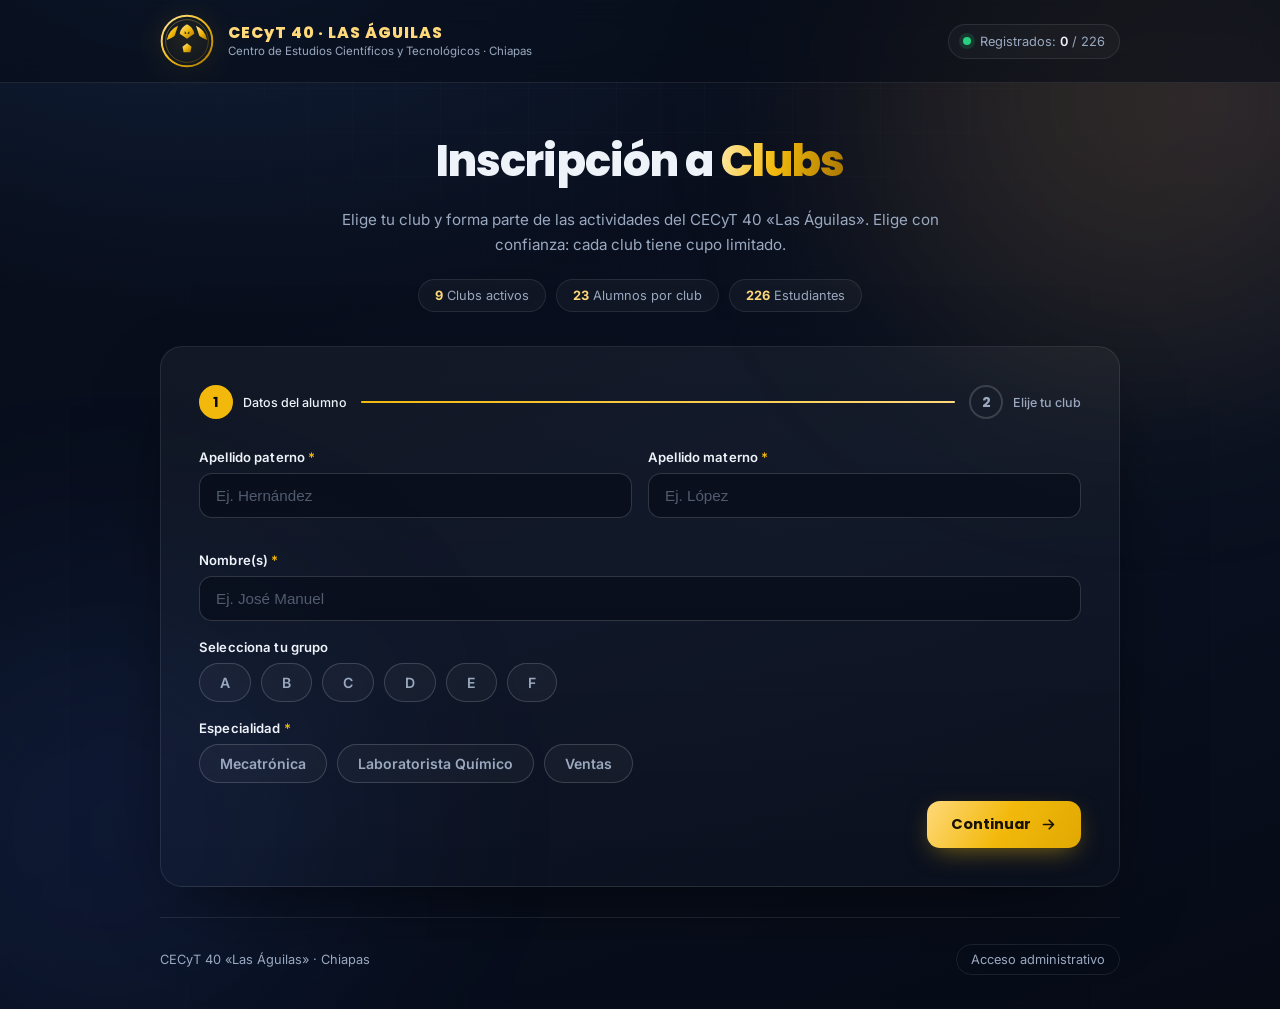
==== index.html @ e3d8e232 "first commit" ====
<!DOCTYPE html>
<html lang="es">
<head>
  <meta charset="UTF-8">
  <meta name="viewport" content="width=device-width, initial-scale=1.0">
  <title>Inscripción a Clubs · CECyT 40 «Las Águilas»</title>
  <link rel="preconnect" href="https://fonts.googleapis.com">
  <link rel="preconnect" href="https://fonts.gstatic.com" crossorigin>
  <link href="https://fonts.googleapis.com/css2?family=Poppins:wght@500;600;700;800&family=Inter:wght@400;500;600&display=swap" rel="stylesheet">
  <link rel="stylesheet" href="css/styles.css">
</head>
<body>
  <div class="bg-glow bg-glow-1"></div>
  <div class="bg-glow bg-glow-2"></div>
  <div class="bg-grid"></div>

  <header class="topbar">
    <div class="topbar-inner wrap">
      <a href="index.html" class="brand">
        <svg class="crest" viewBox="0 0 96 96" aria-hidden="true">
          <defs>
            <linearGradient id="oro" x1="0%" y1="0%" x2="100%" y2="100%">
              <stop offset="0%" stop-color="#ffe9a8"/>
              <stop offset="50%" stop-color="#f2b90c"/>
              <stop offset="100%" stop-color="#a87500"/>
            </linearGradient>
          </defs>
          <circle cx="48" cy="48" r="45" fill="none" stroke="url(#oro)" stroke-width="3.5"/>
          <circle cx="48" cy="48" r="38" fill="none" stroke="url(#oro)" stroke-width="1" opacity=".55"/>
          <path d="M12 46 Q16 28 32 21 L26 39 Q21 43 12 46 Z" fill="url(#oro)"/>
          <path d="M84 46 Q80 28 64 21 L70 39 Q75 43 84 46 Z" fill="url(#oro)"/>
          <path d="M48 18 Q59 23 61 35 L48 44 L35 35 Q37 23 48 18 Z" fill="url(#oro)"/>
          <path d="M44 30 L47 35 L44 35 Z" fill="#060b16"/>
          <path d="M52 30 L49 35 L52 35 Z" fill="#060b16"/>
          <polygon points="40,58 48,52 56,58 54,68 42,68" fill="url(#oro)"/>
        </svg>
        <div class="brand-text">
          <span class="brand-school">CECyT 40 · LAS ÁGUILAS</span>
          <span class="brand-sub">Centro de Estudios Científicos y Tecnológicos · Chiapas</span>
        </div>
      </a>
      <div class="live-count">
        <span class="live-dot"></span>
        <span>Registrados: <strong id="topCount">0</strong> / 226</span>
      </div>
    </div>
  </header>

  <main class="wrap main">
    <section class="hero">
      <h1 class="hero-title">Inscripción a <span class="gold">Clubs</span></h1>
      <p class="hero-sub">Elige tu club y forma parte de las actividades del CECyT 40 «Las Águilas». Elige con confianza: cada club tiene cupo limitado.</p>
      <div class="hero-stats">
        <div class="stat-chip"><strong>9</strong> Clubs activos</div>
        <div class="stat-chip"><strong>23</strong> Alumnos por club</div>
        <div class="stat-chip"><strong>226</strong> Estudiantes</div>
      </div>
    </section>

    <section class="card form-card" id="formCard" aria-live="polite">
      <div class="stepper">
        <div class="step done" id="stepDot1">
          <span class="step-num">1</span>
          <span class="step-label">Datos del alumno</span>
        </div>
        <div class="step-line"></div>
        <div class="step" id="stepDot2">
          <span class="step-num">2</span>
          <span class="step-label">Elije tu club</span>
        </div>
      </div>

      <div id="msgCapacidad" class="md-notice" hidden></div>
      <div id="msgError" class="md-error" hidden></div>

      <form id="paso1" novalidate>
        <div class="field-group">
          <div class="field">
            <label for="ap">Apellido paterno <em>*</em></label>
            <input type="text" id="ap" name="ap" autocomplete="family-name" placeholder="Ej. Hernández">
          </div>
          <div class="field">
            <label for="am">Apellido materno <em>*</em></label>
            <input type="text" id="am" name="am" autocomplete="family-name" placeholder="Ej. López">
          </div>
          <div class="field field-full">
            <label for="nombre">Nombre(s) <em>*</em></label>
            <input type="text" id="nombre" name="nombre" autocomplete="given-name" placeholder="Ej. José Manuel">
          </div>
        </div>

        <div class="field">
          <span class="field-title">Selecciona tu grupo</span>
          <div class="pill-group" id="grupoGroup">
            <button type="button" class="pill" data-value="A">A</button>
            <button type="button" class="pill" data-value="B">B</button>
            <button type="button" class="pill" data-value="C">C</button>
            <button type="button" class="pill" data-value="D">D</button>
            <button type="button" class="pill" data-value="E">E</button>
            <button type="button" class="pill" data-value="F">F</button>
          </div>
        </div>

        <div class="field">
          <span class="field-title">Especialidad <em>*</em></span>
          <div class="pill-group" id="especialidadGroup">
            <button type="button" class="pill" data-value="Mecatrónica">Mecatrónica</button>
            <button type="button" class="pill" data-value="Laboratorista Químico">Laboratorista Químico</button>
            <button type="button" class="pill" data-value="Ventas">Ventas</button>
          </div>
        </div>

        <div class="actions">
          <button type="submit" class="btn btn-gold" id="btnPaso2">Continuar
            <svg viewBox="0 0 24 24" fill="none" stroke="currentColor" stroke-width="2.4" stroke-linecap="round" stroke-linejoin="round"><path d="M5 12h14M13 6l6 6-6 6"/></svg>
          </button>
        </div>
      </form>

      <form id="paso2" hidden>
        <p id="saludoClub" class="sub-label"></p>
        <div class="club-grid" id="clubGrid"></div>
        <div class="actions actions-between">
          <button type="button" class="btn btn-ghost" id="btnAtras">
            <svg viewBox="0 0 24 24" fill="none" stroke="currentColor" stroke-width="2.4" stroke-linecap="round" stroke-linejoin="round"><path d="M19 12H5M11 6l-6 6 6 6"/></svg>
            Regresar
          </button>
          <button type="submit" class="btn btn-gold" id="btnEnviar">Confirmar inscripción
            <svg viewBox="0 0 24 24" fill="none" stroke="currentColor" stroke-width="2.4" stroke-linecap="round" stroke-linejoin="round"><path d="M5 12l14 0M13 6l6 6-6 6"/></svg>
          </button>
        </div>
      </form>

      <section id="confirmacion" class="confirm" hidden>
        <div class="confirm-badge">
          <svg viewBox="0 0 24 24" fill="none" stroke="currentColor" stroke-width="2.6" stroke-linecap="round" stroke-linejoin="round"><path d="M20 6L9 17l-5-5"/></svg>
        </div>
        <h2 class="confirm-title">¡Inscripción confirmada!</h2>
        <p class="confirm-sub">Bienvenido, <strong id="confNombre"></strong>. Tu club quedó registrado.</p>
        <div class="ticket" id="confTicket"></div>
        <p class="confirm-note">El pase de inscripción se generó correctamente. Guarda tu folio por si lo necesitas.</p>
        <button type="button" class="btn btn-gold" id="btnOtro">Registrar a otro alumno</button>
      </section>
    </section>
  </main>

  <footer class="footer wrap">
    <p>CECyT 40 «Las Águilas» · Chiapas</p>
    <a href="admin.html" class="admin-link">Acceso administrativo</a>
  </footer>

  <script src="js/config.js"></script>
  <script src="js/form.js"></script>
</body>
</html>
---- css/styles.css ----
:root {
  --bg: #060b16;
  --panel: #0c1424;
  --panel-2: #101a2e;
  --line: rgba(255, 255, 255, .09);
  --line-strong: rgba(255, 255, 255, .16);
  --gold: #f2b90c;
  --gold-2: #ffd97a;
  --gold-dark: #a87500;
  --text: #eef2f9;
  --muted: #9aa9c0;
  --green: #27d17f;
  --red: #ff5a5f;
  --radius: 22px;
  --shadow: 0 30px 80px -30px rgba(0, 0, 0, .7);
}

* { box-sizing: border-box; margin: 0; padding: 0; }

html { scroll-behavior: smooth; }

body {
  font-family: "Inter", system-ui, sans-serif;
  color: var(--text);
  background: radial-gradient(1200px 700px at 15% -10%, #14233f 0%, transparent 60%),
              radial-gradient(900px 600px at 95% 10%, #1a1a2e 0%, transparent 55%),
              linear-gradient(160deg, #060b16 0%, #0a1122 55%, #060b16 100%);
  min-height: 100vh;
  overflow-x: hidden;
  -webkit-font-smoothing: antialiased;
}

::selection { background: var(--gold); color: #0a0a0a; }

.bg-glow {
  position: fixed;
  border-radius: 50%;
  filter: blur(120px);
  z-index: 0;
  pointer-events: none;
}
.bg-glow-1 { width: 520px; height: 520px; background: rgba(242, 185, 12, .10); top: -160px; right: -120px; }
.bg-glow-2 { width: 460px; height: 460px; background: rgba(70, 120, 255, .09); bottom: -160px; left: -120px; }
.bg-grid {
  position: fixed;
  inset: 0;
  z-index: 0;
  pointer-events: none;
  background-image: linear-gradient(rgba(255,255,255,.025) 1px, transparent 1px),
                    linear-gradient(90deg, rgba(255,255,255,.025) 1px, transparent 1px);
  background-size: 44px 44px;
  mask-image: radial-gradient(ellipse 80% 60% at 50% 0%, #000 0%, transparent 70%);
}

.wrap { width: min(960px, 92vw); margin-inline: auto; }

/* ---------- Topbar ---------- */
.topbar {
  position: relative;
  z-index: 2;
  border-bottom: 1px solid var(--line);
  background: rgba(6, 11, 22, .55);
  backdrop-filter: blur(14px);
}
.topbar-inner { display: flex; align-items: center; justify-content: space-between; gap: 18px; padding: 14px 0; }

.brand { display: flex; align-items: center; gap: 14px; text-decoration: none; }
.crest { width: 54px; height: 54px; flex: none; filter: drop-shadow(0 4px 14px rgba(242,185,12,.35)); }
.brand-text { display: flex; flex-direction: column; line-height: 1.15; }
.brand-school { font-family: "Poppins", sans-serif; font-weight: 800; font-size: .98rem; letter-spacing: .06em; color: var(--gold-2); }
.brand-sub { font-size: .72rem; color: var(--muted); margin-top: 3px; }

.live-count {
  display: flex; align-items: center; gap: 9px;
  font-size: .8rem; color: var(--muted);
  padding: 9px 14px;
  border: 1px solid var(--line);
  border-radius: 999px;
  background: rgba(255, 255, 255, .03);
  white-space: nowrap;
}
.live-count strong { color: var(--text); font-weight: 600; }
.live-dot { width: 8px; height: 8px; border-radius: 50%; background: var(--green); box-shadow: 0 0 0 4px rgba(39,209,127,.15); animation: pulse 2.2s ease-in-out infinite; }
@keyframes pulse { 0%,100% { opacity: 1; } 50% { opacity: .35; } }

/* ---------- Hero ---------- */
.main { position: relative; z-index: 1; padding: 46px 0 30px; }
.hero { text-align: center; margin-bottom: 34px; animation: fadeUp .6s ease both; }
.hero-title {
  font-family: "Poppins", sans-serif;
  font-weight: 800;
  font-size: clamp(1.7rem, 4.4vw, 2.7rem);
  letter-spacing: -.02em;
}
.gold {
  background: linear-gradient(100deg, #ffe9a8 0%, var(--gold) 45%, var(--gold-dark) 100%);
  -webkit-background-clip: text;
  background-clip: text;
  color: transparent;
}
.hero-sub { max-width: 620px; margin: 14px auto 0; color: var(--muted); font-size: .95rem; line-height: 1.65; }
.hero-stats { display: flex; flex-wrap: wrap; justify-content: center; gap: 10px; margin-top: 22px; }
.stat-chip {
  padding: 8px 16px;
  border: 1px solid var(--line);
  border-radius: 999px;
  background: rgba(255, 255, 255, .035);
  font-size: .8rem;
  color: var(--muted);
}
.stat-chip strong { color: var(--gold-2); font-weight: 700; }

@keyframes fadeUp { from { opacity: 0; transform: translateY(16px); } to { opacity: 1; transform: none; } }

/* ---------- Card ---------- */
.card {
  position: relative;
  background: linear-gradient(180deg, rgba(255,255,255,.045), rgba(255,255,255,.015));
  border: 1px solid var(--line);
  border-radius: var(--radius);
  box-shadow: var(--shadow);
  padding: clamp(20px, 4vw, 38px);
  animation: fadeUp .65s .08s ease both;
}

/* stepper */
.stepper { display: flex; align-items: center; gap: 14px; margin-bottom: 30px; }
.step { display: flex; align-items: center; gap: 10px; }
.step-num {
  width: 34px; height: 34px; flex: none;
  display: grid; place-items: center;
  border-radius: 50%;
  border: 2px solid var(--line-strong);
  color: var(--muted);
  font-family: "Poppins", sans-serif;
  font-weight: 700; font-size: .9rem;
  transition: all .3s ease;
}
.step-label { font-size: .78rem; color: var(--muted); font-weight: 500; transition: color .3s ease; }
.step.done .step-num { background: var(--gold); border-color: var(--gold); color: #0a0a0a; }
.step.done .step-label { color: var(--text); }
.step-line { flex: 1; height: 2px; background: var(--line-strong); position: relative; overflow: hidden; border-radius: 2px; }
.step-line::after {
  content: ""; position: absolute; inset: 0;
  background: linear-gradient(90deg, var(--gold), var(--gold-2));
  transform-origin: left;
  transition: transform .5s ease;
}
.step-line.fill::after { transform: scaleX(1); }
.step-line.empty::after { transform: scaleX(0); }

/* notices */
.md-notice, .md-error { padding: 13px 16px; border-radius: 14px; font-size: .86rem; margin-bottom: 18px; line-height: 1.5; }
.md-notice { border: 1px solid rgba(242,185,12,.35); background: rgba(242,185,12,.08); color: var(--gold-2); }
.md-error { border: 1px solid rgba(255,90,95,.35); background: rgba(255,90,95,.08); color: #ffb3b5; }

/* ---------- Fields ---------- */
.field-group { display: grid; grid-template-columns: 1fr 1fr; gap: 16px; }
.field { margin-bottom: 18px; }
.field-full { grid-column: 1 / -1; }
.field label, .field-title {
  display: block;
  font-size: .82rem;
  font-weight: 600;
  margin-bottom: 8px;
  letter-spacing: .01em;
}
.field label em, .field-title em { color: var(--gold); font-style: normal; }
.field-title + .pill-group { margin-top: 0; }

input[type="text"] {
  width: 100%;
  padding: 13px 16px;
  font-size: .95rem;
  color: var(--text);
  background: rgba(6, 11, 22, .6);
  border: 1px solid var(--line-strong);
  border-radius: 13px;
  outline: none;
  transition: border-color .2s ease, box-shadow .2s ease, background .2s ease;
}
input[type="text"]::placeholder { color: rgba(154, 169, 192, .5); }
input[type="text"]:focus {
  border-color: var(--gold);
  background: rgba(6, 11, 22, .85);
  box-shadow: 0 0 0 4px rgba(242, 185, 12, .12);
}

.pill-group { display: flex; flex-wrap: wrap; gap: 10px; }
.pill {
  padding: 10px 20px;
  font-family: inherit; font-size: .88rem; font-weight: 600;
  color: var(--muted);
  background: rgba(255, 255, 255, .035);
  border: 1px solid var(--line-strong);
  border-radius: 999px;
  cursor: pointer;
  transition: all .22s ease;
}
.pill:hover { border-color: rgba(242,185,12,.5); color: var(--text); transform: translateY(-1px); }
.pill.selected {
  background: linear-gradient(120deg, rgba(242,185,12,.18), rgba(242,185,12,.06));
  border-color: var(--gold);
  color: var(--gold-2);
  box-shadow: inset 0 0 0 1px rgba(242,185,12,.25);
}

/* ---------- Buttons ---------- */
.btn {
  display: inline-flex; align-items: center; justify-content: center; gap: 9px;
  padding: 13px 24px;
  font-family: "Poppins", sans-serif; font-size: .92rem; font-weight: 700;
  border-radius: 13px;
  border: none;
  cursor: pointer;
  transition: transform .18s ease, box-shadow .18s ease, background .18s ease, opacity .18s ease;
}
.btn svg { width: 17px; height: 17px; }
.btn-gold {
  color: #1a1300;
  background: linear-gradient(120deg, var(--gold-2) 0%, var(--gold) 50%, #e0a802 100%);
  box-shadow: 0 8px 26px -8px rgba(242, 185, 12, .55);
}
.btn-gold:hover { transform: translateY(-2px); box-shadow: 0 14px 34px -8px rgba(242, 185, 12, .7); }
.btn-gold:active { transform: translateY(0); }
.btn-gold:disabled { opacity: .45; cursor: not-allowed; transform: none; box-shadow: none; }
.btn-ghost {
  color: var(--muted);
  background: rgba(255, 255, 255, .04);
  border: 1px solid var(--line-strong);
}
.btn-ghost:hover { color: var(--text); border-color: var(--line-strong); background: rgba(255,255,255,.07); }
.btn-block { width: 100%; }

.actions { display: flex; justify-content: flex-end; margin-top: 8px; }
.actions-between { justify-content: space-between; gap: 12px; flex-wrap: wrap; }
.sub-label { color: var(--muted); font-size: .88rem; margin-bottom: 18px; line-height: 1.6; }
.sub-label strong { color: var(--gold-2); }

/* ---------- Club grid ---------- */
.club-grid { display: grid; grid-template-columns: repeat(auto-fill, minmax(250px, 1fr)); gap: 14px; margin-bottom: 22px; }

.club-option { position: relative; }
.club-option input {
  position: absolute; opacity: 0; width: 0; height: 0; pointer-events: none;
}
.club-card {
  height: 100%;
  display: flex; flex-direction: column;
  padding: 18px;
  border: 1.5px solid var(--line);
  border-radius: 16px;
  background: rgba(255, 255, 255, .028);
  cursor: pointer;
  transition: border-color .2s ease, background .2s ease, transform .2s ease, box-shadow .2s ease;
}
.club-card:hover { border-color: rgba(242, 185, 12, .45); transform: translateY(-2px); }
.club-option input:checked + .club-card {
  border-color: var(--gold);
  background: linear-gradient(160deg, rgba(242,185,12,.13), rgba(242,185,12,.03));
  box-shadow: 0 0 0 3px rgba(242, 185, 12, .12), 0 10px 26px -14px rgba(0,0,0,.6);
}
.club-option input:focus-visible + .club-card { outline: 2px solid var(--gold); outline-offset: 2px; }

.club-head { display: flex; align-items: flex-start; justify-content: space-between; gap: 10px; }
.club-name { font-family: "Poppins", sans-serif; font-weight: 700; font-size: 1rem; line-height: 1.3; }
.club-meta { display: block; margin-top: 8px; font-size: .78rem; color: var(--muted); line-height: 1.5; }
.club-meta svg { width: 13px; height: 13px; vertical-align: -2px; margin-right: 5px; opacity: .8; }
.check-pill {
  flex: none;
  width: 26px; height: 26px;
  display: grid; place-items: center;
  border: 2px solid var(--line-strong);
  border-radius: 50%;
  color: transparent;
  transition: all .2s ease;
}
.check-pill svg { width: 14px; height: 14px; }
.club-option input:checked + .club-card .check-pill { background: var(--gold); border-color: var(--gold); color: #0a0a0a; }

.cap { margin-top: 14px; }
.cap-row { display: flex; justify-content: space-between; font-size: .72rem; color: var(--muted); margin-bottom: 6px; }
.cap-row b { color: var(--text); font-weight: 600; }
.cap-bar { height: 6px; border-radius: 6px; background: rgba(255, 255, 255, .07); overflow: hidden; }
.cap-fill { height: 100%; border-radius: 6px; background: linear-gradient(90deg, var(--gold-dark), var(--gold)); transition: width .5s ease; }
.cap-fill.warn { background: linear-gradient(90deg, #cc6d00, var(--gold)); }
.cap-fill.full { background: linear-gradient(90deg, #b5444a, var(--red)); }

.club-option.full .club-card { cursor: not-allowed; border-style: dashed; border-color: rgba(255,255,255,.14); background: rgba(255,255,255,.015); opacity: .6; }
.club-option.full .club-card:hover { transform: none; border-color: rgba(255,255,255,.14); }
.club-option.full .cap-bar { background: rgba(255,90,95,.18); }
.club-option.full .cap-fill { background: var(--red); }
.tag-lleno { display: inline-block; font-size: .66rem; font-weight: 700; letter-spacing: .08em; color: var(--red); border: 1px solid rgba(255,90,95,.4); background: rgba(255,90,95,.1); padding: 3px 8px; border-radius: 999px; text-transform: uppercase; margin-top: 9px; }
.tag-casi { display: inline-block; font-size: .66rem; font-weight: 700; letter-spacing: .08em; color: var(--gold-2); border: 1px solid rgba(242,185,12,.4); background: rgba(242,185,12,.1); padding: 3px 8px; border-radius: 999px; text-transform: uppercase; margin-top: 9px; }

/* ---------- Confirm ---------- */
.confirm { text-align: center; animation: fadeUp .5s ease both; }
.confirm-badge {
  width: 78px; height: 78px; margin: 6px auto 18px;
  display: grid; place-items: center;
  border-radius: 50%;
  color: #0a1f12;
  background: radial-gradient(circle at 30% 30%, #5ef0a6, var(--green));
  box-shadow: 0 0 0 10px rgba(39, 209, 127, .12), 0 16px 40px -14px rgba(39,209,127,.5);
}
.confirm-badge svg { width: 36px; height: 36px; }
.confirm-title { font-family: "Poppins", sans-serif; font-weight: 800; font-size: 1.5rem; }
.confirm-sub { color: var(--muted); margin-top: 8px; font-size: .95rem; }
.confirm-sub strong { color: var(--text); }
.confirm-note { color: var(--muted); font-size: .8rem; margin: 18px 0 22px; }

.ticket {
  margin: 22px auto 0;
  max-width: 430px;
  border: 1px solid var(--line-strong);
  border-radius: 18px;
  background: rgba(6, 11, 22, .55);
  overflow: hidden;
  text-align: left;
  font-size: .86rem;
}
.ticket-head {
  display: flex; justify-content: space-between; align-items: center; gap: 10px;
  padding: 13px 18px;
  background: linear-gradient(120deg, rgba(242,185,12,.16), rgba(242,185,12,.04));
  border-bottom: 1px dashed var(--line-strong);
  font-family: "Poppins", sans-serif; font-weight: 700; font-size: .82rem;
  color: var(--gold-2);
}
.ticket-body { padding: 4px 18px 12px; }
.t-row { display: flex; justify-content: space-between; gap: 14px; padding: 9px 0; border-bottom: 1px dashed rgba(255,255,255,.07); }
.t-row:last-child { border-bottom: none; }
.t-row span:first-child { color: var(--muted); }
.t-row span:last-child { font-weight: 600; text-align: right; }
.t-folio { font-family: "Poppins", sans-serif; font-weight: 700; color: var(--gold-2); letter-spacing: .04em; }

/* ---------- Footer ---------- */
.footer { position: relative; z-index: 1; display: flex; align-items: center; justify-content: space-between; gap: 12px; padding: 26px 0 34px; border-top: 1px solid var(--line); color: var(--muted); font-size: .8rem; flex-wrap: wrap; }
.admin-link { color: var(--muted); text-decoration: none; padding: 7px 14px; border: 1px solid var(--line); border-radius: 999px; transition: all .2s ease; }
.admin-link:hover { color: var(--gold-2); border-color: var(--gold); }

/* ---------- Responsive ---------- */
@media (max-width: 680px) {
  .field-group { grid-template-columns: 1fr; }
  .topbar-inner { flex-direction: column; align-items: flex-start; }
  .actions-between { flex-direction: column-reverse; }
  .actions-between .btn { width: 100%; }
  .pill { flex: 1; text-align: center; }
}
@media (prefers-reduced-motion: reduce) {
  *, *::before, *::after { animation: none !important; transition: none !important; }
}
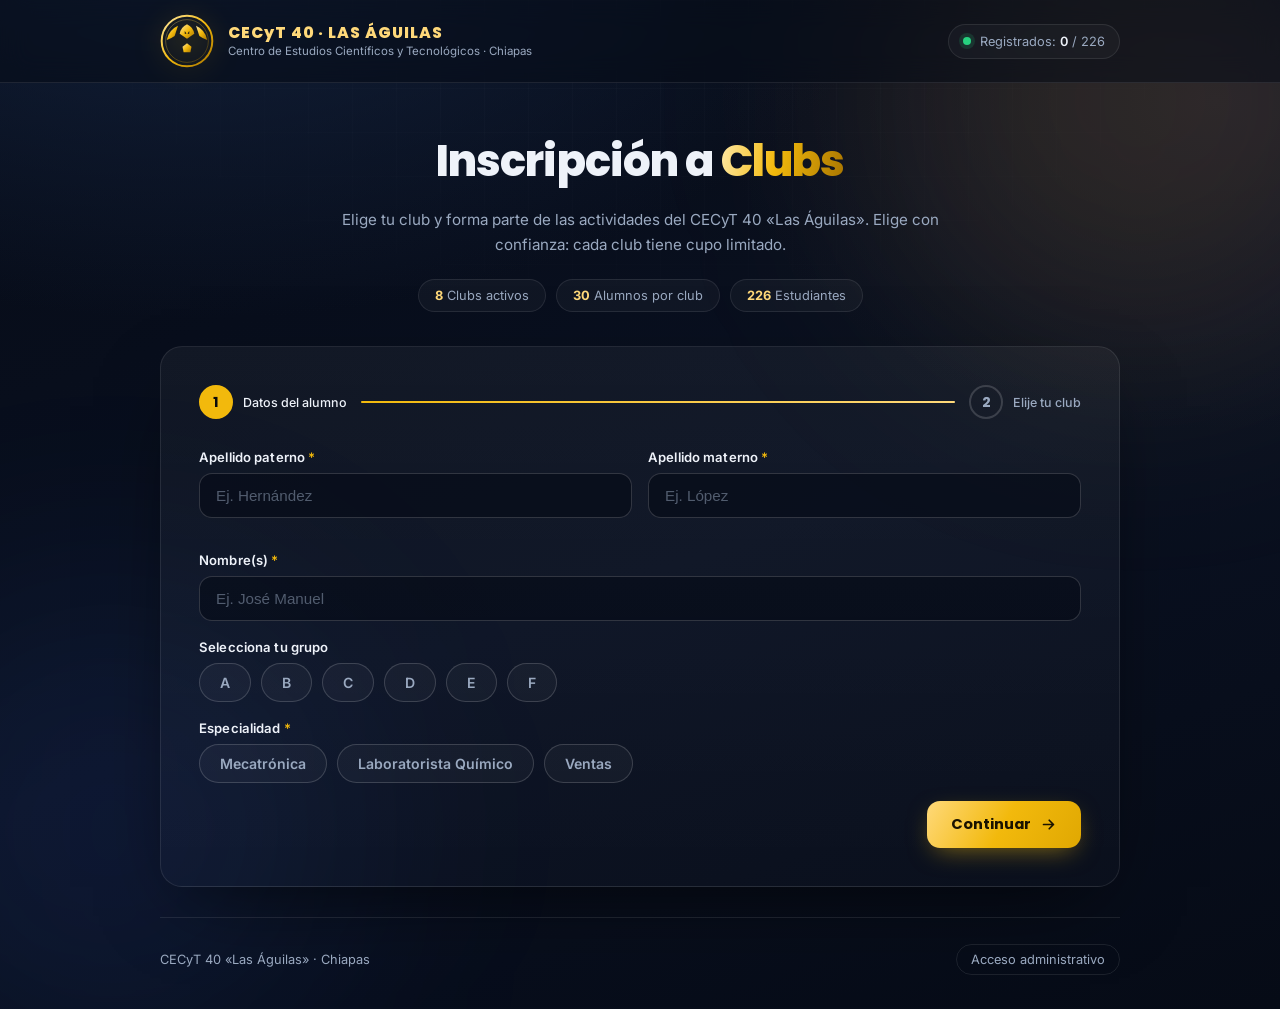
==== commit fe10f9a0: "Quitar club de Lengua de Señas y subir cupo por club a 30" ====
--- a/index.html
+++ b/index.html
@@ -51,8 +51,8 @@
       <h1 class="hero-title">Inscripción a <span class="gold">Clubs</span></h1>
       <p class="hero-sub">Elige tu club y forma parte de las actividades del CECyT 40 «Las Águilas». Elige con confianza: cada club tiene cupo limitado.</p>
       <div class="hero-stats">
-        <div class="stat-chip"><strong>9</strong> Clubs activos</div>
-        <div class="stat-chip"><strong>23</strong> Alumnos por club</div>
+        <div class="stat-chip"><strong>8</strong> Clubs activos</div>
+        <div class="stat-chip"><strong>30</strong> Alumnos por club</div>
         <div class="stat-chip"><strong>226</strong> Estudiantes</div>
       </div>
     </section>
@@ -138,6 +138,7 @@
         <h2 class="confirm-title">¡Inscripción confirmada!</h2>
         <p class="confirm-sub">Bienvenido, <strong id="confNombre"></strong>. Tu club quedó registrado.</p>
         <div class="ticket" id="confTicket"></div>
+        <p class="sync-note" id="syncEstado" hidden></p>
         <p class="confirm-note">El pase de inscripción se generó correctamente. Guarda tu folio por si lo necesitas.</p>
         <button type="button" class="btn btn-gold" id="btnOtro">Registrar a otro alumno</button>
       </section>
--- a/css/styles.css
+++ b/css/styles.css
@@ -308,6 +308,16 @@
 .confirm-sub { color: var(--muted); margin-top: 8px; font-size: .95rem; }
 .confirm-sub strong { color: var(--text); }
 .confirm-note { color: var(--muted); font-size: .8rem; margin: 18px 0 22px; }
+.sync-note {
+  margin: 14px auto 0;
+  max-width: 430px;
+  font-size: .78rem;
+  padding: 10px 14px;
+  border-radius: 12px;
+  border: 1px solid rgba(39, 209, 127, .35);
+  background: rgba(39, 209, 127, .08);
+  color: #7fe3b2;
+}
 
 .ticket {
   margin: 22px auto 0;
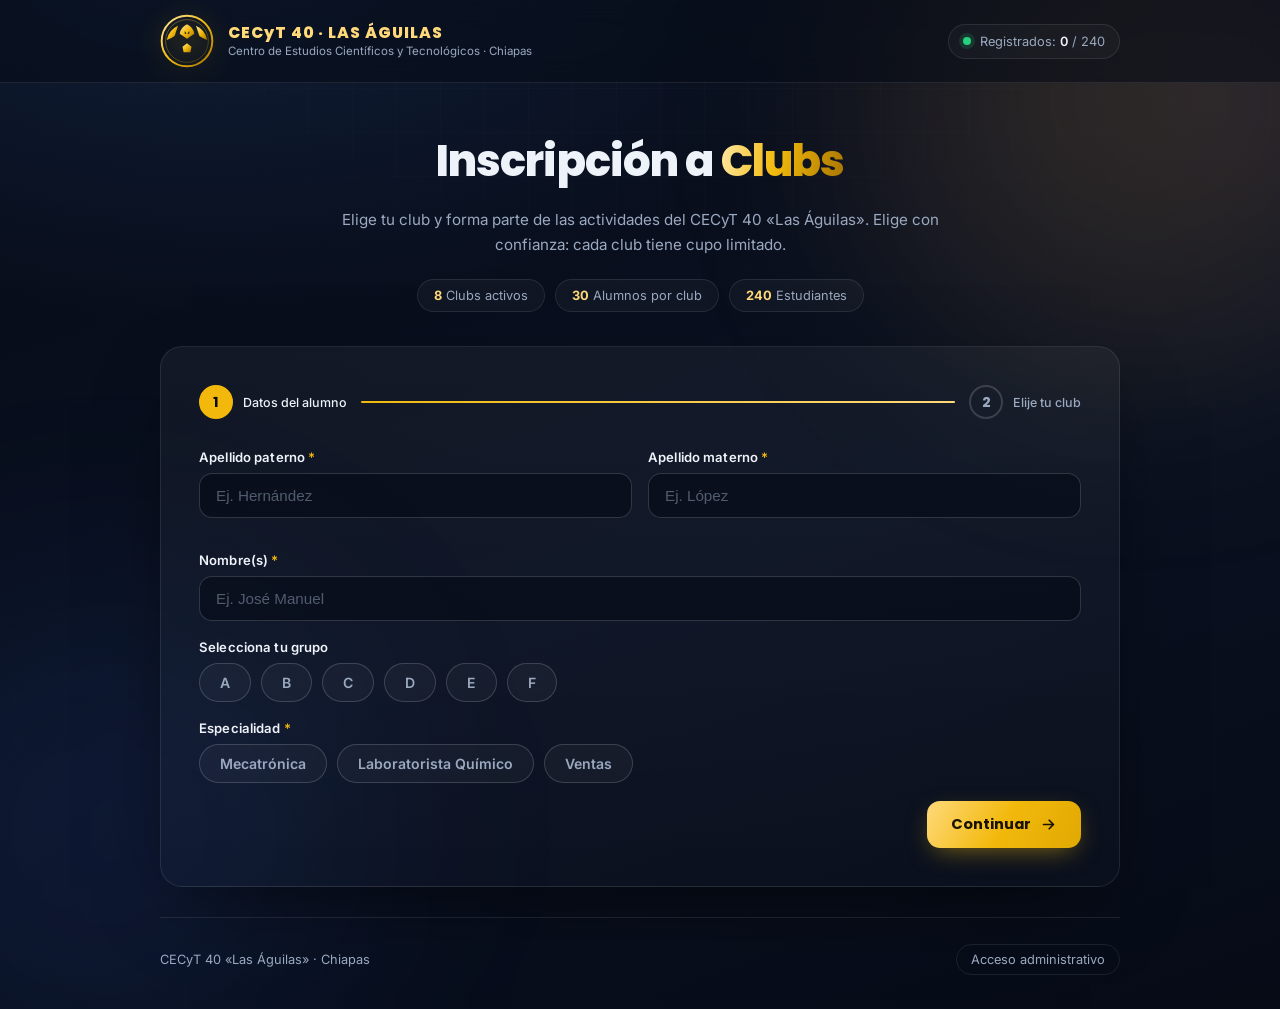
==== commit 61c364be: "Corregir cupo mostrado a 240 en UI y mensajes" ====
--- a/index.html
+++ b/index.html
@@ -41,7 +41,7 @@
       </a>
       <div class="live-count">
         <span class="live-dot"></span>
-        <span>Registrados: <strong id="topCount">0</strong> / 226</span>
+        <span>Registrados: <strong id="topCount">0</strong> / 240</span>
       </div>
     </div>
   </header>
@@ -53,7 +53,7 @@
       <div class="hero-stats">
         <div class="stat-chip"><strong>8</strong> Clubs activos</div>
         <div class="stat-chip"><strong>30</strong> Alumnos por club</div>
-        <div class="stat-chip"><strong>226</strong> Estudiantes</div>
+        <div class="stat-chip"><strong>240</strong> Estudiantes</div>
       </div>
     </section>
 
--- a/css/styles.css
+++ b/css/styles.css
@@ -224,6 +224,15 @@
 .btn-gold:hover { transform: translateY(-2px); box-shadow: 0 14px 34px -8px rgba(242, 185, 12, .7); }
 .btn-gold:active { transform: translateY(0); }
 .btn-gold:disabled { opacity: .45; cursor: not-allowed; transform: none; box-shadow: none; }
+.btn .spinner {
+  width: 17px; height: 17px;
+  border: 2.5px solid rgba(26, 19, 0, .3);
+  border-top-color: #1a1300;
+  border-radius: 50%;
+  animation: spin .6s linear infinite;
+  flex: none;
+}
+@keyframes spin { to { transform: rotate(360deg); } }
 .btn-ghost {
   color: var(--muted);
   background: rgba(255, 255, 255, .04);
